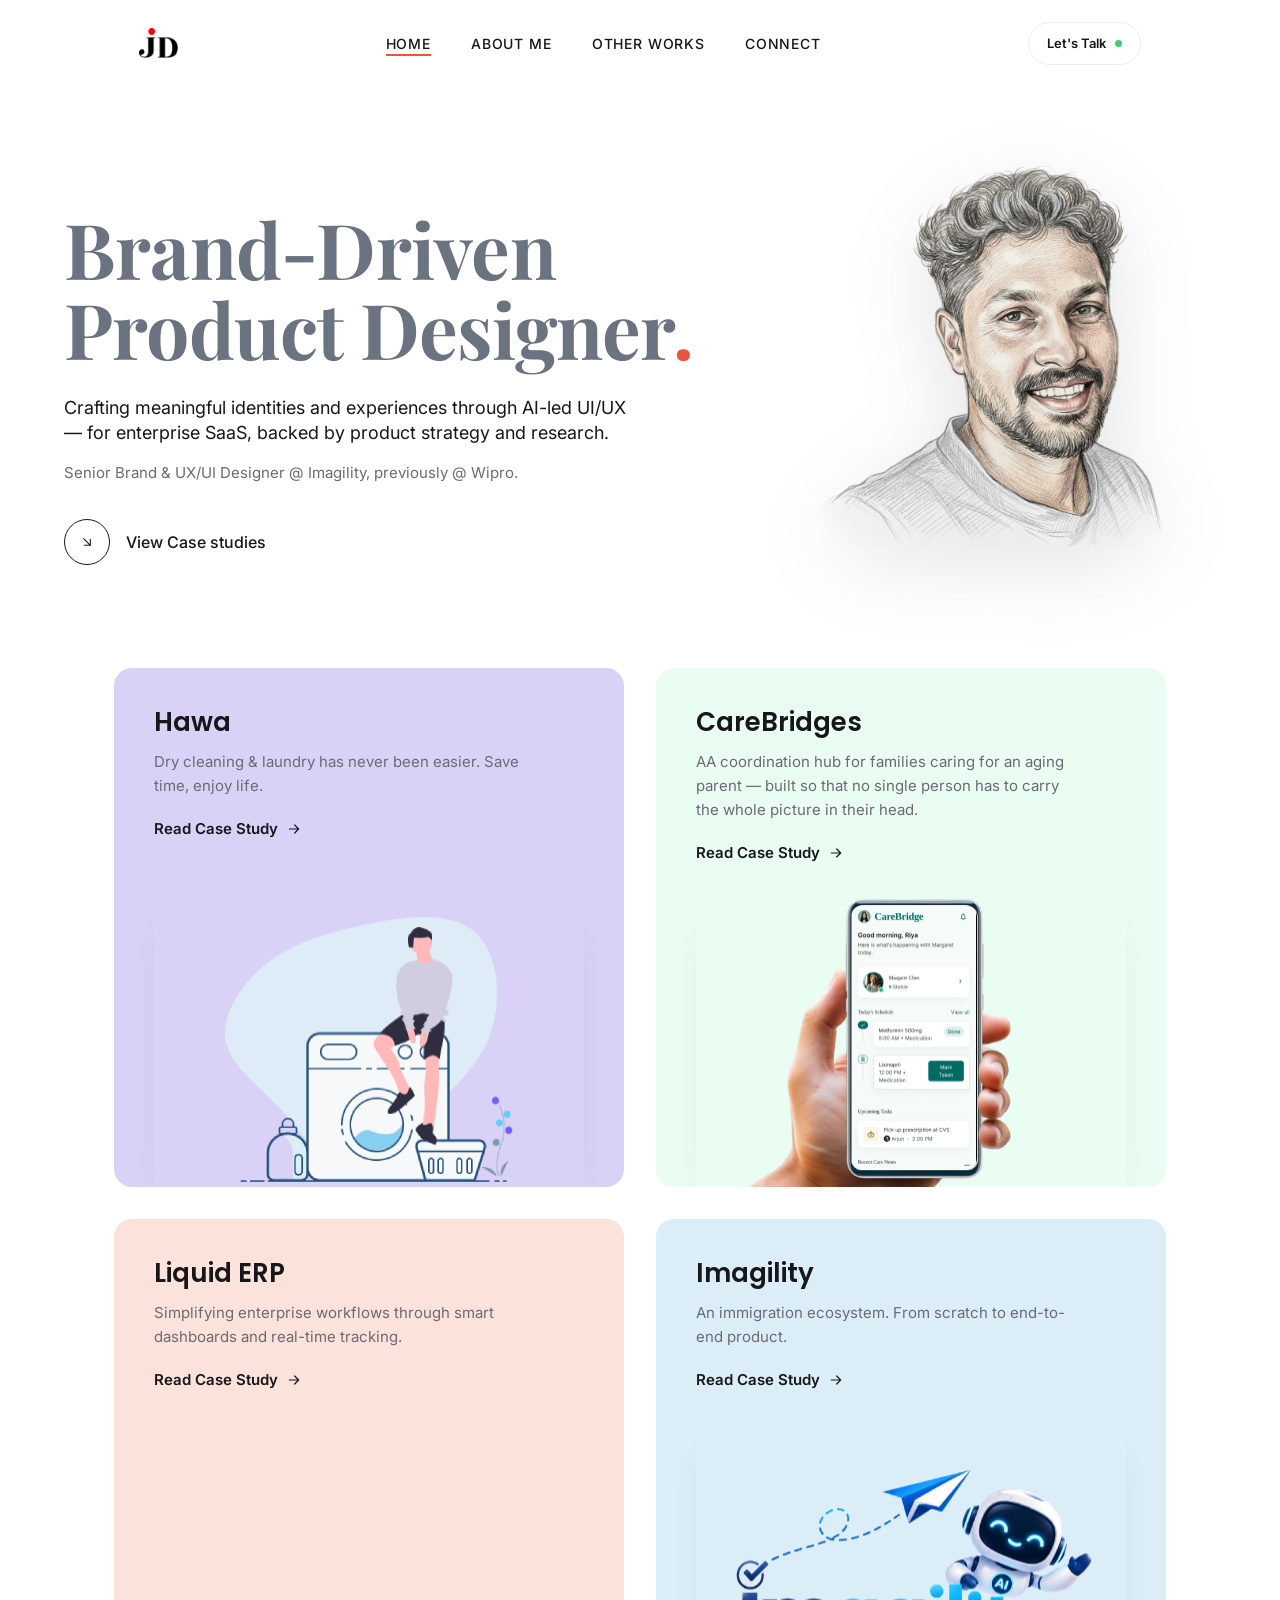
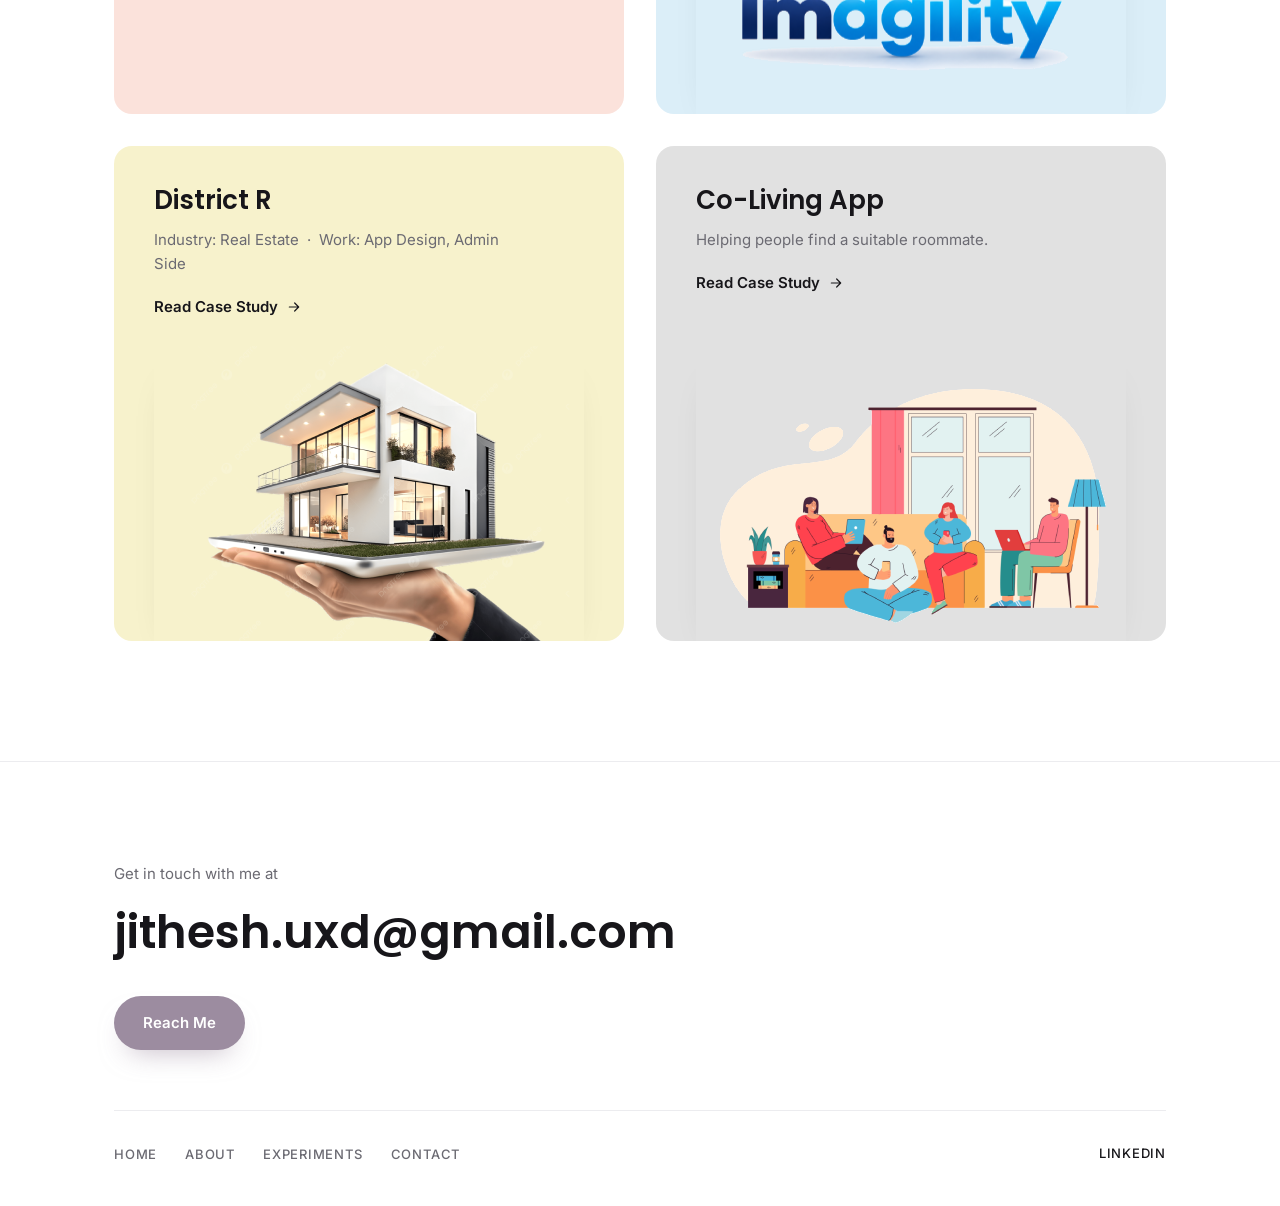
==== index.html @ ae7c5e62 "Add files via upload" ====
<!DOCTYPE html>
<html lang="en">
<head>
<meta charset="UTF-8">
<meta name="viewport" content="width=device-width, initial-scale=1.0">
<title>Jithesh D — Brand-driven Product Designer</title>
<meta name="description" content="Jithesh D is a brand-driven product designer crafting meaningful identities, systems and experiences. Senior Brand &amp; UX/UI Designer at Imagility.">
<link rel="stylesheet" href="css/style.css">
</head>
<body>

<header class="site-header">

  <div class="container">
    
     <div class="header-inner">
    <a href="index.html" class="logo"><img src="images/logo.png" alt="JD — Jithesh D logo"></a>

    <nav aria-label="Primary">
      <ul class="nav-list">
        <li><a href="index.html">Home</a></li>
        <li><a href="about.html">About Me</a></li>
        <li><a href="other-projects.html">Other Works</a></li>
        <li><a href="contact.html">Connect</a></li>
      </ul>
    </nav>

    <div class="header-actions">
      <a href="index.html#contact" class="btn-talk">Let's Talk <span class="status-dot" aria-hidden="true"></span></a>
      <button class="nav-toggle" aria-label="Toggle menu" aria-expanded="false">
        <span></span><span></span><span></span>
      </button>
    </div>
  </div>


  </div>
 
</header>

<main>

  <!-- Hero -->
  <section class="hero">
    <div class="container hero-inner">
      <div class="hero-copy reveal">

        <div class="hero-ledt">
        <h1 class="hero-title">Brand-Driven<br>Product Designer<span class="accent">.</span></h1>
        <p class="hero-lead">Crafting meaningful identities and experiences through AI-led UI/UX — for enterprise SaaS, backed by product strategy and research.</p>
        
        <p class="hero-subtitle">Senior Brand &amp; UX/UI Designer @ Imagility, previously @ Wipro.</p>
        <a href="#work" class="hero-cta">
          <span class="icon-circle" aria-hidden="true">
            <svg width="16" height="16" viewBox="0 0 24 24" fill="none"><path d="M7 7L17 17M17 17H8M17 17V8" stroke="currentColor" stroke-width="1.6" stroke-linecap="round" stroke-linejoin="round"/></svg>
          </span>
          View Case studies
        </a>
      </div>
      </div>

      <div class="hero-portrait reveal">
        <img src="images/hero-bg.png" alt="Sketched portrait illustration of Jithesh D">
      </div>




    </div>
  </section>

  <!-- Work grid -->
  <section class="work" id="work">
    <div class="container project-grid">

            <article class="project-card card-purple reveal">
        <div class="project-card__body">
          <h3>Hawa</h3>
          <p>Dry cleaning &amp; laundry has never been easier. Save time, enjoy life.</p>
          <a href="hawa.html" class="link-arrow">Read Case Study
            <svg width="16" height="16" viewBox="0 0 24 24" fill="none"><path d="M5 12H19M19 12L13 6M19 12L13 18" stroke="currentColor" stroke-width="1.8" stroke-linecap="round" stroke-linejoin="round"/></svg>
          </a>
        </div>
     
         <a href="hawa.html" class="project-card__media" aria-hidden="true">
          <img src="images/hawa_thumb.png" alt="" loading="lazy" onerror="this.closest('.project-card__media').classList.add('is-illustration'); this.remove();">
        </a>
      </article>



            <article class="project-card card-green reveal">
        <div class="project-card__body">
          <h3>CareBridges</h3>
          <p>AA coordination hub for families caring for an aging parent — built so that no single person has to carry the whole picture in their head.</p>
          <a href="carebridge.html" class="link-arrow">Read Case Study
            <svg width="16" height="16" viewBox="0 0 24 24" fill="none"><path d="M5 12H19M19 12L13 6M19 12L13 18" stroke="currentColor" stroke-width="1.8" stroke-linecap="round" stroke-linejoin="round"/></svg>
          </a>
        </div>
        <a href="carebridge.html" class="project-card__media" aria-hidden="true">
          <img src="images/CareBridges_thumb.png" alt="" loading="lazy" onerror="this.closest('.project-card__media').classList.add('is-illustration'); this.remove();">
        </a>
      </article>

          <article class="project-card card-peach reveal">
        <div class="project-card__body">
          <h3>Liquid ERP</h3>
          <p>Simplifying enterprise workflows through smart dashboards and real-time tracking.</p>
          <a href="liquid-erp.html" class="link-arrow">Read Case Study
            <svg width="16" height="16" viewBox="0 0 24 24" fill="none"><path d="M5 12H19M19 12L13 6M19 12L13 18" stroke="currentColor" stroke-width="1.8" stroke-linecap="round" stroke-linejoin="round"/></svg>
          </a>
        </div>
        <a href="liquid-erp.html" class="project-card__media" aria-hidden="true">
          <img src="images/ERP_thumb.png" alt="" loading="lazy" onerror="this.closest('.project-card__media').classList.add('is-illustration'); this.remove();">
        </a>
      </article>


  


      <article class="project-card card-blue  reveal">
        <div class="project-card__body">
          <h3>Imagility</h3>
          <p>An immigration ecosystem. From scratch to end-to-end product.</p>
          <a href="imagility.html" class="link-arrow">Read Case Study
            <svg width="16" height="16" viewBox="0 0 24 24" fill="none"><path d="M5 12H19M19 12L13 6M19 12L13 18" stroke="currentColor" stroke-width="1.8" stroke-linecap="round" stroke-linejoin="round"/></svg>
          </a>
        </div>
        <a href="imagility.html" class="project-card__media" aria-hidden="true">
          <img src="images/Imagility_thumb.png" alt="" loading="lazy" onerror="this.closest('.project-card__media').classList.add('is-illustration'); this.remove();">
        </a>
      </article>

      <article class="project-card card-yellow reveal">
        <div class="project-card__body">
          <h3>District R</h3>
          <p>Industry: Real Estate &nbsp;·&nbsp; Work: App Design, Admin Side</p>
          <a href="district-r.html" class="link-arrow">Read Case Study
            <svg width="16" height="16" viewBox="0 0 24 24" fill="none"><path d="M5 12H19M19 12L13 6M19 12L13 18" stroke="currentColor" stroke-width="1.8" stroke-linecap="round" stroke-linejoin="round"/></svg>
          </a>
        </div>
        <a href="district-r.html" class="project-card__media" aria-hidden="true">
          <img src="images/Disrictr_thumb.png" alt="" loading="lazy" onerror="this.closest('.project-card__media').classList.add('is-illustration'); this.remove();">
        </a>
      </article>

    

      <article class="project-card card-co reveal">
        <div class="project-card__body">
          <h3>Co-Living App</h3>
          <p>Helping people find a suitable roommate.</p>
          <a href="#" class="link-arrow">Read Case Study
            <svg width="16" height="16" viewBox="0 0 24 24" fill="none"><path d="M5 12H19M19 12L13 6M19 12L13 18" stroke="currentColor" stroke-width="1.8" stroke-linecap="round" stroke-linejoin="round"/></svg>
          </a>
        </div>
        <a href="#" class="project-card__media" aria-hidden="true">
          <img src="images/co_living_thumb.png" alt="" loading="lazy" onerror="this.closest('.project-card__media').classList.add('is-illustration'); this.remove();">
        </a>
      </article>



    </div>
  </section>

</main>

<footer class="site-footer" id="contact">
  <div class="container">
    <div class="footer-cta reveal">
      <p class="kicker">Get in touch with me at</p>
      <p class="email">jithesh.uxd@gmail.com</p>
      <a href="mailto:jithesh.uxd@gmail.com" class="btn btn-primary">Reach Me</a>
    </div>

    <div class="footer-bottom">
      <nav aria-label="Footer">
        <ul class="footer-nav">
          <li><a href="index.html">Home</a></li>
          <li><a href="index.html#work">About</a></li>
          <li><a href="index.html#work">Experiments</a></li>
          <li><a href="index.html#contact">Contact</a></li>
        </ul>
      </nav>
      <a href="https://linkedin.com/in/jithesh-product-designer" target="_blank" rel="noopener" class="footer-nav"><span style="text-transform:uppercase;font-size:13px;font-weight:500;letter-spacing:.06em;">LinkedIn</span></a>
    </div>
  </div>
</footer>

<button class="back-to-top" aria-label="Back to top">
  <svg width="18" height="18" viewBox="0 0 24 24" fill="none"><path d="M12 19V5M12 5L5 12M12 5L19 12" stroke="currentColor" stroke-width="2" stroke-linecap="round" stroke-linejoin="round"/></svg>
</button>

<script src="js/script.js"></script>
</body>
</html>
---- css/style.css ----
/* ==========================================================================
   Jithesh D — Portfolio
   Common stylesheet (shared across all pages)
   ========================================================================== */

@import url('https://fonts.googleapis.com/css2?family=Poppins:wght@400;500;600;700&family=Inter:wght@400;500;600;700&family=Playfair+Display:wght@600;700&display=swap');

/* ---------- Tokens ---------- */
:root {
  --color-bg: #ffffff;
  --color-text: #17161a;
  --color-text-soft: #6b6a72;
  --color-text-faint: #9a99a1;
  --color-accent: #e8543e;
  --color-mauve: #9c8ca0;
  --color-mauve-dark: #7f7085;
  --color-border: #ececef;

  --card-blue: #dbeef8;
  --card-lavender: #e7e2f7;
  --card-purple: #d9d2f6;
  --card-peach: #fbe2db;
  --card-salmon: #fbd8d1;
  --card-yellow: #f7f2cc;

  --font-display: 'Poppins', sans-serif;
  --font-body: 'Inter', sans-serif;
  --font-serif: 'Playfair Display', serif;

  --radius-lg: 28px;
  --radius-md: 18px;
  --radius-sm: 10px;
  --radius-pill: 999px;

  --container: 1180px;
  --gutter: clamp(20px, 5vw, 64px);

  --shadow-card: 0 20px 40px -24px rgba(23, 22, 26, 0.18);
}

/* ---------- Reset ---------- */
* , *::before, *::after { box-sizing: border-box; }
html { scroll-behavior: smooth; }

body {
  margin: 0;
  background: var(--color-bg);
  color: var(--color-text);
  font-family: var(--font-body);
  font-size: 16px;
  line-height: 1.6;
  -webkit-font-smoothing: antialiased;
}

img { max-width: 100%; display: block; }
a { color: inherit; text-decoration: none; }
ul { list-style: none; margin: 0; padding: 0; }
h1, h2, h3, h4 { font-family: var(--font-display); margin: 0; line-height: 1.15; }
p { margin: 0; }
button { font: inherit; cursor: pointer; }

:focus-visible {
  outline: 2px solid var(--color-accent);
  outline-offset: 3px;
}

@media (prefers-reduced-motion: reduce) {
  * { animation-duration: 0.01ms !important; animation-iteration-count: 1 !important; transition-duration: 0.01ms !important; scroll-behavior: auto !important; }
}

.container {
  width: 100%;
  max-width: var(--container);
  margin: 0 auto;
  padding: 0 var(--gutter);
}

.site-header .container,
.hero .container {
  max-width: 100%;
/*  padding: 0 75px;*/
}

@media (min-width: 1441px) {
  .site-header .container,
.hero .container {
    max-width: 1440px;
    margin-left: auto;
    margin-right: auto;
  }
}

.reveal {
  opacity: 0;
  transform: translateY(24px);
  transition: opacity 0.6s ease, transform 0.6s ease;
}
.reveal.is-visible {
  opacity: 1;
  transform: translateY(0);
}

/* ---------- Header ---------- */
.site-header {
  position: sticky;
  top: 0;
  z-index: 100;
  background: rgba(255, 255, 255, 0.85);
  backdrop-filter: blur(10px);
  border-bottom: 1px solid transparent;
  transition: border-color 0.3s ease, box-shadow 0.3s ease;
  padding: 0 75px;
}
.site-header.is-scrolled {
  border-color: var(--color-border);
  box-shadow: 0 8px 24px -20px rgba(0,0,0,0.35);
}

.header-inner {
  display: grid;
  grid-template-columns: auto 1fr auto;
  align-items: center;
  gap: 24px;
  padding: 22px 0;
}
.header-inner nav { justify-self: center; }

.logo {
  font-family: var(--font-display);
  font-weight: 700;
  font-size: 22px;
  letter-spacing: 0.02em;
  display: inline-flex;
  align-items: center;
}
.logo .dot { color: var(--color-accent); }
.logo img { height: 30px; width: auto; display: block; }

.header-actions {
  display: flex;
  align-items: center;
  gap: clamp(20px, 3vw, 32px);
  justify-self: end;
}

.btn-talk {
  display: inline-flex;
  align-items: center;
  gap: 9px;
  padding: 10px 18px;
  border-radius: var(--radius-pill);
  border: 1px solid var(--color-border);
  font-size: 13px;
  font-weight: 600;
  color: var(--color-text);
  transition: border-color 0.2s ease, box-shadow 0.2s ease;
}
.btn-talk:hover { border-color: var(--color-text); box-shadow: 0 8px 18px -14px rgba(0,0,0,0.4); }
.status-dot {
  width: 7px;
  height: 7px;
  border-radius: 50%;
  background: #3ecf6e;
  display: inline-block;
}

.nav-list {
  display: flex;
  gap: 40px;
}
.nav-list a {
  font-size: 14px;
  font-weight: 500;
  letter-spacing: 0.06em;
  text-transform: uppercase;
  color: var(--color-text);
  position: relative;
  padding-bottom: 4px;
}
.nav-list a::after {
  content: '';
  position: absolute;
  left: 0; right: 100%;
  bottom: 0;
  height: 2px;
  background: var(--color-accent);
  transition: right 0.25s ease;
}
.nav-list a:hover::after,
.nav-list a.is-active::after {
  right: 0;
}

.nav-toggle {
  display: none;
  width: 40px;
  height: 40px;
  border: none;
  background: none;
  position: relative;
  z-index: 210;
}
.nav-toggle span {
  position: absolute;
  left: 8px;
  right: 8px;
  height: 2px;
  background: var(--color-text);
  transition: transform 0.25s ease, opacity 0.25s ease, top 0.25s ease;
}
.nav-toggle span:nth-child(1) { top: 14px; }
.nav-toggle span:nth-child(2) { top: 20px; }
.nav-toggle span:nth-child(3) { top: 26px; }
.nav-toggle.is-open span:nth-child(1) { top: 20px; transform: rotate(45deg); }
.nav-toggle.is-open span:nth-child(2) { opacity: 0; }
.nav-toggle.is-open span:nth-child(3) { top: 20px; transform: rotate(-45deg); }

/* ---------- Buttons ---------- */
.btn {
  display: inline-flex;
  align-items: center;
  gap: 10px;
  padding: 14px 28px;
  border-radius: var(--radius-pill);
  font-weight: 600;
  font-size: 15px;
  border: 1px solid transparent;
  transition: transform 0.2s ease, background 0.2s ease, box-shadow 0.2s ease;
}
.btn:hover { transform: translateY(-2px); }

.btn-primary {
  background: var(--color-mauve);
  color: #fff;
  box-shadow: 0 14px 28px -14px rgba(156, 140, 160, 0.65);
}
.btn-primary:hover { background: var(--color-mauve-dark); }

.btn-ghost {
  border-color: var(--color-text);
  color: var(--color-text);
}
.btn-ghost:hover { background: var(--color-text); color: #fff; }

.link-arrow {
  display: inline-flex;
  align-items: center;
  gap: 8px;
  font-weight: 600;
  font-size: 15px;
  color: var(--color-text);
}
.link-arrow svg { transition: transform 0.2s ease; }
.link-arrow:hover svg { transform: translateX(4px); }

.icon-circle {
  width: 46px;
  height: 46px;
  border-radius: 50%;
  border: 1px solid var(--color-text);
  display: inline-flex;
  align-items: center;
  justify-content: center;
  flex-shrink: 0;
}

/* ---------- Hero ---------- */
.hero {
  padding: clamp(30px, 6vw, 60px) 0 clamp(50px, 8vw, 900px);
}
.hero-inner {
  display: grid;
/*  grid-template-columns: 1.25fr 1fr;*/
  grid-template-columns: 1.70fr 1fr;
  gap: clamp(24px, 5vw, 60px);
  align-items: center;
}
.hero-ledt{

  margin-top: 60px;
}
.hero-title {
  font-family: var(--font-serif);
  font-size: clamp(38px, 6vw, 96px);
  font-weight: 700;
  line-height: 1.05;
  letter-spacing: -0.01em;
  color: #6B7280;
}
.hero-title .accent { color: var(--color-accent); }
.hero-lead {
  margin-top: 26px;
  color: var(--color-text);
  font-weight: 400;
  font-size: clamp(18px, 2.2vw, 16px);
  line-height: 1.4;
  max-width: 52ch;
}

.hero-lead-sub {
  margin-top: 26px;
  color: var(--color-text);
  font-weight: 400;
  font-size: clamp(18px, 2.2vw, 14px);
  line-height: 1.4;
  max-width: 52ch;
}

.hero-subtitle {
  margin-top: 16px;
  color: var(--color-text-soft);
  font-size: 15px;
  max-width: 52ch;
}
.hero-cta {
  margin-top: 34px;
  display: inline-flex;
  align-items: center;
  gap: 16px;
  font-weight: 500;
}
.hero-portrait {
  display: flex;
  justify-content: center;
}
.hero-portrait img {
  width: 100%;
  max-width: 420px;
  height: auto;
  object-fit: contain;
  filter: drop-shadow(0 24px 40px rgba(23, 22, 26, 0.12));
}

/*marque */





/* ---------- Project Grid ---------- */
.work {
  padding-bottom: clamp(60px, 10vw, 120px);
}
.project-grid {
  display: grid;
  grid-template-columns: repeat(2, 1fr);
  gap: clamp(20px, 3vw, 32px);
}
.project-card {
  border-radius: var(--radius-md);
  padding: clamp(28px, 3.4vw, 40px) clamp(28px, 3.4vw, 40px) 0;
  display: flex;
  flex-direction: column;
  overflow: hidden;
}
.project-card__body { padding-bottom: 26px; }
.project-card__eyebrow {
  font-size: 12px;
  font-weight: 600;
  letter-spacing: 0.08em;
  text-transform: uppercase;
  color: var(--color-text-soft);
  margin-bottom: 10px;
  display: block;
}
.project-card h3 {
  font-size: 26px;
  font-weight: 600;
  margin-bottom: 12px;
}
.project-card p {
  color: var(--color-text-soft);
  font-size: 15px;
  max-width: 42ch;
  margin-bottom: 18px;
}
.project-card__media {
  border-radius: var(--radius-md) var(--radius-md) 0 0;
  overflow: hidden;
  margin-top: auto;
/*  background: #fff;*/
  box-shadow: var(--shadow-card);
  aspect-ratio: 16 / 11;


}
.project-card__media img { /*width: 100%;*/ height: 100%; object-fit: cover; object-position: top; object-position: center;}
.project-card__media.is-illustration { display: flex; align-items: center; justify-content: center; box-shadow: none; background: none; }
.project-card__media.is-illustration svg { width: 78%; height: 78%; }

.card-blue { background: var(--card-blue); }
.card-lavender { background: var(--card-lavender); }
.card-purple { background: var(--card-purple); }
.card-peach { background: var(--card-peach); }
.card-salmon { background: var(--card-salmon); }
.card-yellow { background: var(--card-yellow); }
.card-co { background: #e1e1e1; }

.card-green { background: #E9FDF3; }

.project-card--wide { grid-column: 1 / -1; }

/* ---------- Contact / Footer ---------- */
.site-footer {
  padding: clamp(50px, 9vw, 100px) 0 40px;
  border-top: 1px solid var(--color-border);
}
.footer-cta {
  text-align: left;
  margin-bottom: 60px;
}
.footer-cta .kicker {
  color: var(--color-text-soft);
  font-size: 15px;
  margin-bottom: 10px;
}
.footer-cta .email {
  font-family: var(--font-display);
  font-size: clamp(28px, 5vw, 46px);
  font-weight: 600;
  margin-bottom: 26px;
  word-break: break-word;
}
.footer-bottom {
  display: flex;
  align-items: center;
  justify-content: space-between;
  flex-wrap: wrap;
  gap: 16px;
  padding-top: 30px;
  border-top: 1px solid var(--color-border);
}
.footer-nav {
  display: flex;
  gap: 28px;
  flex-wrap: wrap;
}
.footer-nav a {
  font-size: 13px;
  font-weight: 500;
  letter-spacing: 0.06em;
  text-transform: uppercase;
  color: var(--color-text-soft);
}
.footer-nav a:hover { color: var(--color-text); }

/* ---------- Back to top ---------- */
.back-to-top {
  position: fixed;
  right: 24px;
  bottom: 24px;
  width: 46px;
  height: 46px;
  border-radius: 50%;
  background: var(--color-text);
  color: #fff;
  display: flex;
  align-items: center;
  justify-content: center;
  border: none;
  opacity: 0;
  pointer-events: none;
  transform: translateY(10px);
  transition: opacity 0.25s ease, transform 0.25s ease;
  z-index: 90;
}
.back-to-top.is-visible { opacity: 1; pointer-events: auto; transform: translateY(0); }

/* ---------- Case study shared blocks ---------- */
.case-hero {
  padding: clamp(36px, 7vw, 70px) 0 0;
}
.case-hero__meta {
  display: flex;
  justify-content: space-between;
  align-items: flex-start;
  gap: 20px;
  flex-wrap: wrap;
}
.case-hero__tag {
  font-size: 13px;
  color: var(--color-text-soft);
  text-align: right;
  max-width: 220px;
}
.case-title {
  margin-top: 26px;
  font-size: clamp(28px, 5vw, 44px);
  font-weight: 600;
  max-width: 16ch;
}
.case-subtitle {
  margin-top: 4px;
  font-size: clamp(18px, 2.6vw, 24px);
  font-weight: 500;
  color: var(--color-text-soft);
  max-width: 24ch;
}
.case-intro {
  margin-top: 26px;
  display: grid;
  grid-template-columns: 1.4fr 1fr;
  gap: 40px;
  padding-bottom: 40px;
  border-bottom: 1px solid var(--color-border);
}
.case-intro p { color: var(--color-text-soft); font-size: 16px; }
.case-facts dt {
  font-size: 12px;
  text-transform: uppercase;
  letter-spacing: 0.06em;
  color: var(--color-text-faint);
  margin-top: 18px;
}
.case-facts dt:first-child { margin-top: 0; }
.case-facts dd {
  margin: 6px 0 0;
  font-size: 15px;
  font-weight: 500;
}

.case-hero__image {
  margin-top: 40px;
  border-radius: var(--radius-lg);
  overflow: hidden;
  box-shadow: var(--shadow-card);
}

.section {
  padding: clamp(50px, 9vw, 100px) 0;
}
.section + .section { border-top: 1px solid var(--color-border); }
.section-head {
  max-width: 640px;
  margin-bottom: clamp(32px, 5vw, 56px);
}
.eyebrow {
  display: inline-block;
  font-size: 12px;
  font-weight: 700;
  letter-spacing: 0.1em;
  text-transform: uppercase;
  color: var(--color-accent);
  margin-bottom: 12px;
}
.section-title {
  font-size: clamp(24px, 3.4vw, 34px);
  font-weight: 600;
}
.section-title span { color: var(--color-accent); }
.section-desc {
  margin-top: 14px;
  color: var(--color-text-soft);
  font-size: 16px;
}

.pill-row {
  display: flex;
  gap: 14px;
  flex-wrap: wrap;
  margin-bottom: 32px;
}
.pill {
  display: inline-flex;
  align-items: center;
  gap: 8px;
  padding: 8px 16px;
  border-radius: var(--radius-pill);
  background: #f5f4f7;
  font-size: 13px;
  font-weight: 600;
}

.stat-grid {
  display: grid;
  grid-template-columns: repeat(3, 1fr);
  gap: 20px;
}
.stat-card {
  border-radius: var(--radius-md);
  padding: 26px;
  background: #f7f6f9;
}
.stat-card .value {
  font-family: var(--font-display);
  font-size: clamp(26px, 3.4vw, 34px);
  font-weight: 700;
}
.stat-card .label {
  margin-top: 8px;
  font-size: 13px;
  color: var(--color-text-soft);
}

.check-list li, .cross-list li {
  display: flex;
  align-items: flex-start;
  gap: 12px;
  font-size: 15px;
  padding: 10px 0;
  border-bottom: 1px solid var(--color-border);
}
.check-list li:last-child, .cross-list li:last-child { border-bottom: none; }
.check-list li::before {
  content: '\2713';
  flex-shrink: 0;
  width: 24px; height: 24px;
  border-radius: 50%;
  background: #dff5e6;
  color: #1f8a4c;
  font-size: 12px;
  display: flex; align-items: center; justify-content: center;
  margin-top: 1px;
}
.cross-list li::before {
  content: '\2715';
  flex-shrink: 0;
  width: 24px; height: 24px;
  border-radius: 50%;
  background: #fbe3e0;
  color: var(--color-accent);
  font-size: 11px;
  display: flex; align-items: center; justify-content: center;
  margin-top: 1px;
}

.persona-grid {
  display: grid;
  grid-template-columns: repeat(3, 1fr);
  gap: 22px;
}
.persona-card {
  border-radius: var(--radius-md);
  padding: 26px;
  background: #f7f6f9;
}
.persona-card h4 { font-size: 18px; margin-bottom: 14px; }
.persona-card h5 {
  font-size: 12px;
  text-transform: uppercase;
  letter-spacing: 0.05em;
  color: var(--color-text-faint);
  margin: 14px 0 6px;
  font-family: var(--font-body);
  font-weight: 700;
}
.persona-card p { font-size: 14px; color: var(--color-text-soft); }

.media-frame {
  /*border-radius: var(--radius-md);*/
  overflow: hidden;
  box-shadow: var(--shadow-card);
  margin-top: 10px;
}

.two-col {
  display: grid;
  grid-template-columns: 1fr 1fr;
  gap: 40px;
}

.ia-grid {
  display: grid;
  grid-template-columns: repeat(3, 1fr);
  gap: 22px;
}
.ia-card {
  border-radius: var(--radius-md);
  background: #f7f6f9;
  padding: 22px;
}
.ia-card h4 { font-size: 16px; margin-bottom: 14px; }
.ia-card ul { display: flex; flex-direction: column; gap: 8px; }
.ia-card li {
  font-size: 13px;
  background: #fff;
  border-radius: var(--radius-sm);
  padding: 8px 12px;
  color: var(--color-text-soft);
}

.gallery-grid {
  display: grid;
  grid-template-columns: repeat(3, 1fr);
  gap: 20px;
}

table.roi-table {
  width: 100%;
  border-collapse: collapse;
  font-size: 15px;
}
table.roi-table th, table.roi-table td {
  text-align: left;
  padding: 16px 14px;
  border-bottom: 1px solid var(--color-border);
}
table.roi-table th {
  font-size: 12px;
  text-transform: uppercase;
  letter-spacing: 0.05em;
  color: var(--color-text-faint);
  font-weight: 700;
}
table.roi-table td.result { color: #1f8a4c; font-weight: 700; }
.table-wrap { overflow-x: auto; }

.credits-grid {
  display: grid;
  grid-template-columns: repeat(3, 1fr);
  gap: 24px;
}
.credits-grid dt {
  font-size: 12px;
  text-transform: uppercase;
  color: var(--color-text-faint);
  margin-bottom: 6px;
}
.credits-grid dd { margin: 0; font-weight: 500; }

.thanks-block {
  text-align: center;
  padding: clamp(50px, 9vw, 90px) 0;
}
.thanks-block h2 { font-size: clamp(26px, 4vw, 38px); margin-bottom: 10px; }
.thanks-block p { color: var(--color-text-soft); }

/* ---------- About page ---------- */
.about-hero {
  padding: clamp(40px, 8vw, 90px) 0 clamp(30px, 6vw, 60px);
}
.about-hero__inner {
  display: grid;
  grid-template-columns: 1fr 1.4fr;
  gap: clamp(24px, 5vw, 60px);
  align-items: center;
}
.about-portrait {
  border-radius: var(--radius-lg);
  overflow: hidden;
  background: linear-gradient(160deg, #f4eee9, #ece3f2);
  max-width: 320px;
}
.about-eyebrow { color: var(--color-text-soft); font-size: 15px; margin-bottom: 10px; }
.about-name {
  font-size: clamp(30px, 4.6vw, 48px);
  font-weight: 600;
}
.about-role { color: var(--color-accent); font-weight: 600; font-size: 18px; margin-top: 6px; }
.about-summary { margin-top: 20px; color: var(--color-text-soft); font-size: 16px; max-width: 60ch; }

.contact-pills {
  display: flex;
  flex-wrap: wrap;
  gap: 12px;
  margin-top: 24px;
}
.contact-pills a, .contact-pills span {
  display: inline-flex;
  align-items: center;
  gap: 8px;
  padding: 9px 16px;
  border-radius: var(--radius-pill);
  background: #f5f4f7;
  font-size: 13px;
  font-weight: 600;
}
.contact-pills a:hover { background: var(--color-text); color: #fff; }

.skills-grid {
  display: grid;
  grid-template-columns: repeat(4, 1fr);
  gap: clamp(18px, 3vw, 26px);
}
.skill-card {
  border-radius: var(--radius-lg);
  padding: 28px 24px;
  display: flex;
  flex-direction: column;
  gap: 16px;
  transition: transform 0.25s ease, box-shadow 0.25s ease;
}
.skill-card:hover {
  transform: translateY(-6px);
  box-shadow: var(--shadow-card);
}
.skill-card .skill-icon {
  width: 46px;
  height: 46px;
  border-radius: 50%;
  background: rgba(255, 255, 255, 0.65);
  display: flex;
  align-items: center;
  justify-content: center;
  font-size: 21px;
}
.skill-card h4 { font-size: 17px; font-weight: 600; }
.skill-card ul { display: flex; flex-wrap: wrap; gap: 8px; margin-top: auto; }
.skill-card li {
  font-size: 12px;
  font-weight: 600;
  background: rgba(255, 255, 255, 0.7);
  border-radius: var(--radius-pill);
  padding: 6px 12px;
  color: var(--color-text);
}

.experience-card {
  border-radius: var(--radius-lg);
  background: #f7f6f9;
  padding: clamp(24px, 3.4vw, 36px);
  margin-bottom: 22px;
}
.experience-card:last-child { margin-bottom: 0; }
.exp-header {
  display: flex;
  justify-content: space-between;
  align-items: flex-start;
  flex-wrap: wrap;
  gap: 10px;
  margin-bottom: 4px;
}
.exp-header h3 { font-size: 21px; font-weight: 600; }
.exp-meta { font-size: 13px; color: var(--color-text-faint); white-space: nowrap; }
.exp-role { font-size: 14px; font-weight: 700; color: var(--color-accent); margin-bottom: 16px; }

.education-grid {
  display: grid;
  grid-template-columns: repeat(2, 1fr);
  gap: 20px;
}
.education-card {
  border-radius: var(--radius-md);
  background: #f7f6f9;
  padding: 24px;
}
.education-card h4 { font-size: 17px; margin-bottom: 6px; }
.education-card p { font-size: 14px; color: var(--color-text-soft); }
.education-card .exp-meta { display: block; margin-top: 8px; }

/* ---------- Liquid ERP case study ---------- */
:root {
  --color-navy: #14123a;
}

.erp-hero {
  position: relative;
  min-height: clamp(360px, 55vw, 520px);
  display: flex;
  align-items: flex-end;
  background-color: var(--color-navy);
  background-size: cover;
  background-position: center;
  color: #fff;
}
.erp-hero::before {
  content: '';
  position: absolute;
  inset: 0;
  background: linear-gradient(180deg, rgba(10, 9, 30, 0.15) 0%, rgba(10, 9, 30, 0.65) 100%);
}
.erp-hero__inner {
  position: relative;
  z-index: 1;
  width: 100%;
  padding: 0 var(--gutter) 40px;
  max-width: var(--container);
  margin: 0 auto;
}
.erp-hero h1 {
  font-size: clamp(32px, 5.4vw, 54px);
  font-weight: 700;
}
.erp-hero__tagline {
  margin-top: 10px;
  color: rgba(255, 255, 255, 0.85);
  max-width: 40ch;
  font-size: 15px;
}
.erp-hero__meta {
  display: flex;
  justify-content: space-between;
  align-items: center;
  gap: 16px;
  flex-wrap: wrap;
  margin-top: 56px;
  padding-top: 20px;
  border-top: 1px solid rgba(255, 255, 255, 0.25);
  font-size: 12px;
  font-weight: 600;
  letter-spacing: 0.06em;
  text-transform: uppercase;
  color: rgba(255, 255, 255, 0.85);
}

.erp-intro {
  background: var(--color-navy);
  color: #fff;
  padding: clamp(50px, 9vw, 90px) 0;
}
.erp-intro__grid {
  display: grid;
  grid-template-columns: 1fr 1.1fr;
  gap: clamp(24px, 5vw, 60px);
  align-items: start;
}
.erp-intro h2 { font-size: clamp(24px, 3.4vw, 32px); font-weight: 600; margin-bottom: 22px; }
.erp-intro blockquote {
  margin: 0;
  font-size: 18px;
  font-weight: 500;
  font-style: italic;
  line-height: 1.5;
  border-left: 3px solid var(--color-accent);
  padding-left: 20px;
  color: rgba(255, 255, 255, 0.92);
}
.erp-intro__desc { color: rgba(255, 255, 255, 0.72); font-size: 15px; }
.erp-intro__desc strong { color: #fff; }

.info-card {
  background: #f7f6f9;
  border-radius: var(--radius-md);
  padding: 28px;
}
.info-card h4 { font-size: 17px; margin-bottom: 12px; }
.info-card p { color: var(--color-text-soft); font-size: 14px; }

.process-image {
  border-radius: var(--radius-lg);
  overflow: hidden;
  box-shadow: var(--shadow-card);
}

.compare-table th img { height: 24px; }
.compare-table th, .compare-table td { text-align: center; }
.compare-table th:first-child, .compare-table td:first-child { text-align: left; }
.cell-mark {
  display: inline-flex;
  align-items: center;
  justify-content: center;
  width: 26px;
  height: 26px;
  border-radius: 50%;
  font-size: 11px;
}
.cell-yes { background: #dff5e6; color: #1f8a4c; }
.cell-no { background: #fbe3e0; color: var(--color-accent); }

.empathy-grid {
  display: grid;
  grid-template-columns: 1fr 1fr;
  gap: 22px;
}
.empathy-card {
  background: #f7f6f9;
  border-radius: var(--radius-lg);
  padding: 28px;
}
.empathy-pill {
  display: inline-block;
  background: #2f6fed;
  color: #fff;
  padding: 8px 20px;
  border-radius: var(--radius-pill);
  font-size: 12px;
  font-weight: 700;
  letter-spacing: 0.03em;
  margin-bottom: 18px;
}
.empathy-card ul { display: flex; flex-direction: column; gap: 10px; }
.empathy-card li { font-size: 14px; color: var(--color-text-soft); line-height: 1.5; }

.full-bleed {
  width: 100vw;
  position: relative;
  left: 50%;
  right: 50%;
  margin-left: -50vw;
  margin-right: -50vw;
}
.ui-gallery { display: flex; flex-direction: column; gap: 4px; }
.ui-gallery img { width: 100%; display: block; object-fit: cover; }

/* ---------- Hawa case study ---------- */
.hawa-hero {
  position: relative;
  min-height: clamp(380px, 58vw, 560px);
  display: flex;
  flex-direction: column;
  justify-content: space-between;
  background-color: #0c0c10;
  background-size: cover;
  background-position: center;
  color: #fff;
  padding: 32px 0 0;
}
.hawa-hero::before {
  content: '';
  position: absolute;
  inset: 0;
  background: linear-gradient(180deg, rgba(6, 6, 10, 0.35) 0%, rgba(6, 6, 10, 0.75) 100%);
}
.hawa-hero__inner {
  position: relative;
  z-index: 1;
  width: 100%;
  max-width: var(--container);
  margin: 0 auto;
  padding: 0 var(--gutter);
  display: flex;
  flex-direction: column;
  min-height: clamp(380px, 58vw, 560px);
}
.hawa-hero .logo { color: #fff; }
.hawa-hero__copy { margin-top: 30px; max-width: 420px; }
.hawa-hero h1 {
  font-size: clamp(26px, 4.4vw, 40px);
  font-weight: 700;
  line-height: 1.2;
}
.hawa-hero__copy p {
  margin-top: 10px;
  color: rgba(255, 255, 255, 0.8);
  font-size: 15px;
}
.hawa-hero__meta {
  margin-top: auto;
  padding: 22px 0 30px;
  display: flex;
  gap: clamp(30px, 6vw, 80px);
  flex-wrap: wrap;
  border-top: 1px solid rgba(255, 255, 255, 0.2);
  font-size: 13px;
}
.hawa-hero__meta .meta-label {
  font-size: 11px;
  text-transform: uppercase;
  letter-spacing: 0.08em;
  color: rgba(255, 255, 255, 0.55);
  margin-bottom: 8px;
  display: block;
}
.hawa-hero__meta ul { display: flex; flex-direction: column; gap: 4px; }
.hawa-hero__meta li { color: rgba(255, 255, 255, 0.85); }
.hawa-hero__meta-cols { display: flex; gap: 40px; }

.section-title--center { text-align: center; }
.section-head--center { max-width: 520px; margin-left: auto; margin-right: auto; text-align: center; }

.brainstorm-grid {
  display: grid;
  grid-template-columns: 1fr 1fr;
  gap: 32px 48px;
}
.brainstorm-item { display: flex; gap: 18px; }
.brainstorm-item .num {
  font-family: var(--font-display);
  font-size: 26px;
  font-weight: 700;
  color: var(--color-accent);
  flex-shrink: 0;
}
.brainstorm-item h4 { font-size: 16px; font-weight: 600; margin-bottom: 8px; }
.brainstorm-item p { font-size: 14px; color: var(--color-text-soft); }

.icon-row {
  display: grid;
  grid-template-columns: repeat(3, 1fr);
  gap: 30px;
  text-align: center;
}
.icon-row img { width: 56px; height: 56px; margin: 0 auto 18px; object-fit: contain; }
.icon-row p { font-size: 14px; color: var(--color-text-soft); max-width: 22ch; margin: 0 auto; }

.step-grid {
  display: grid;
  grid-template-columns: repeat(4, 1fr);
  gap: 30px 20px;
}
.step-item { text-align: center; }
.step-num {
  width: 54px;
  height: 54px;
  margin: 0 auto 14px;
  border-radius: 14px;
  background: #f5f4f7;
  display: flex;
  align-items: center;
  justify-content: center;
  font-family: var(--font-display);
  font-weight: 700;
  font-size: 16px;
  color: var(--color-accent);
}
.step-item p { font-size: 13px; color: var(--color-text-soft); max-width: 16ch; margin: 0 auto; }

.two-col-gallery {
  display: grid;
  grid-template-columns: 1fr 1fr;
  gap: 24px;
}
.two-col-gallery .media-frame img { width: 100%; }

.visual-grid {
  display: grid;
  grid-template-columns: repeat(4, 1fr);
  gap: 24px;
}
.visual-grid figure { margin: 0; }
.visual-grid img {
  width: 100%;
  border-radius: var(--radius-md);
  box-shadow: var(--shadow-card);
}
.visual-grid figcaption {
  margin-top: 14px;
  text-align: center;
  font-size: 13px;
  font-weight: 600;
  color: var(--color-text-soft);
}
.visual-grid figure:last-child {
  grid-column: 2 / span 2;
}

/* ---------- Other Projects gallery ---------- */
.gallery-section { padding: clamp(40px, 7vw, 70px) 0; }
.gallery-section + .gallery-section { /*border-top: 1px solid var(--color-border); */}
.gallery-heading {
  font-size: clamp(20px, 2.6vw, 26px);
  font-weight: 600;
  padding-bottom: 14px;
  margin-bottom: clamp(24px, 4vw, 36px);
  border-bottom: 3px solid var(--color-accent);
  display: inline-block;
}

.work-grid-3 {
  display: grid;
  grid-template-columns: repeat(3, 1fr);
  gap: clamp(14px, 2vw, 20px);
}
.work-grid-2 {
  display: grid;
  grid-template-columns: repeat(2, 1fr);
  gap: clamp(14px, 2vw, 20px);
  margin-top: clamp(14px, 2vw, 20px);
}
.work-grid-3 .media-frame,
.work-grid-2 .media-frame {
  margin-top: 0;
  /*aspect-ratio: 4 / 3;*/
}
.work-grid-3 .media-frame img,
.work-grid-2 .media-frame img { width: 100%; height: 100%; object-fit: cover; }

.work-stack {
  display: flex;
  flex-direction: column;
  gap: clamp(18px, 2.6vw, 26px);
}
.work-stack .media-frame img { width: 100%; }

/* ---------- CareBridge case study ---------- */
.cb-hero {
  background: linear-gradient(180deg, #eaf4f1 0%, #ffffff 100%);
}

.phone-card {
  background: #fff;
  border-radius: var(--radius-md);
  padding: 14px 14px 16px;
  box-shadow: var(--shadow-card);
}
.phone-card img { width: 100%; display: block; border-radius: 10px; }
.phone-card figcaption {
  margin-top: 10px;
  text-align: center;
  font-size: 12px;
  font-weight: 600;
  color: var(--color-text-soft);
}

.phone-grid {
  display: grid;
  grid-template-columns: repeat(4, 1fr);
  gap: 22px;
}
.phone-grid--3 { grid-template-columns: repeat(3, 1fr); }

/* ---------- Responsive ---------- */
@media (max-width: 900px) {
  .hero-inner { grid-template-columns: 1fr; }
  .hero-portrait { order: -1; margin: 0 auto; }
  .hero-portrait img { max-width: 260px; }
  .case-intro { grid-template-columns: 1fr; }
  .stat-grid, .persona-grid, .ia-grid, .gallery-grid, .credits-grid { grid-template-columns: 1fr 1fr; }
  .two-col { grid-template-columns: 1fr; }
  .about-hero__inner { grid-template-columns: 1fr; }
  .about-portrait { order: -1; margin: 0 auto; }
  .skills-grid { grid-template-columns: 1fr 1fr; }
  .erp-intro__grid { grid-template-columns: 1fr; }
  .empathy-grid { grid-template-columns: 1fr; }
  .step-grid { grid-template-columns: repeat(2, 1fr); }
  .visual-grid { grid-template-columns: repeat(2, 1fr); }
  .visual-grid figure:last-child { grid-column: auto; }
  .work-grid-3 { grid-template-columns: repeat(2, 1fr); }
  .phone-grid, .phone-grid--3 { grid-template-columns: repeat(2, 1fr); }
}

@media (max-width: 760px) {
  .header-inner { display: flex; justify-content: space-between; }
  .nav-list {
    position: fixed;
    inset: 0 0 0 30%;
    background: #fff;
    flex-direction: column;
    justify-content: center;
    align-items: flex-start;
    gap: 28px;
    padding: 0 32px;
    transform: translateX(100%);
    transition: transform 0.35s ease;
    z-index: 200;
  }
  .nav-list.is-open { transform: translateX(0); }
  .nav-list a { font-size: 18px; }
  .nav-toggle { display: block; }
  .btn-talk { display: none; }
  .project-grid { grid-template-columns: 1fr; }
  .case-hero__meta { flex-direction: column; }
  .case-hero__tag { text-align: left; }
}

@media (max-width: 560px) {
  .stat-grid, .persona-grid, .ia-grid, .gallery-grid, .credits-grid { grid-template-columns: 1fr; }
  .skills-grid, .education-grid { grid-template-columns: 1fr; }
  .exp-header { flex-direction: column; }
  .footer-bottom { flex-direction: column; align-items: flex-start; }
  .erp-hero__meta { flex-direction: column; align-items: flex-start; gap: 6px; }
  .compare-table { font-size: 13px; }
  .brainstorm-grid { grid-template-columns: 1fr; }
  .icon-row { grid-template-columns: 1fr; gap: 26px; }
  .step-grid { grid-template-columns: repeat(2, 1fr); }
  .two-col-gallery { grid-template-columns: 1fr; }
  .visual-grid { grid-template-columns: 1fr; }
  .hawa-hero__meta { flex-direction: column; gap: 20px; }
  .hawa-hero__meta-cols { gap: 24px; }
  .work-grid-3, .work-grid-2 { grid-template-columns: 1fr; }
  .phone-grid, .phone-grid--3 { grid-template-columns: 1fr 1fr; }
}
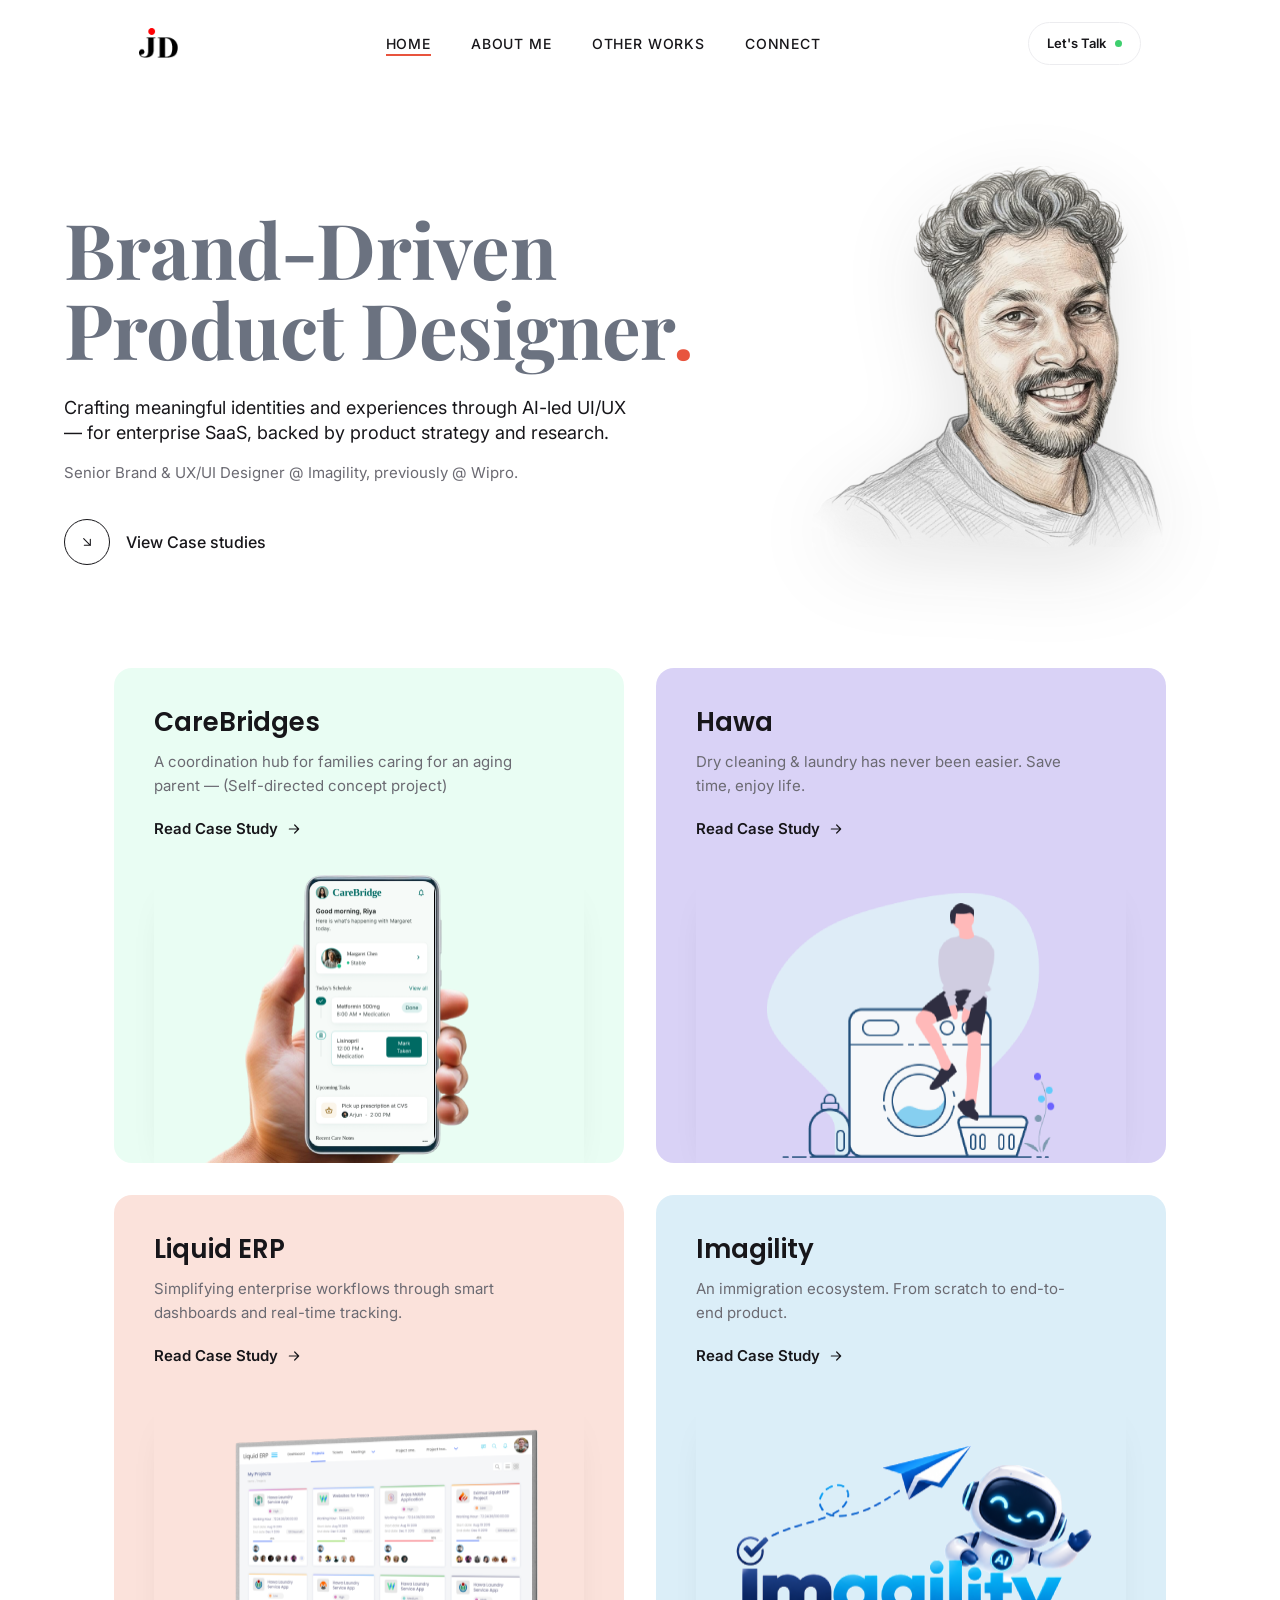
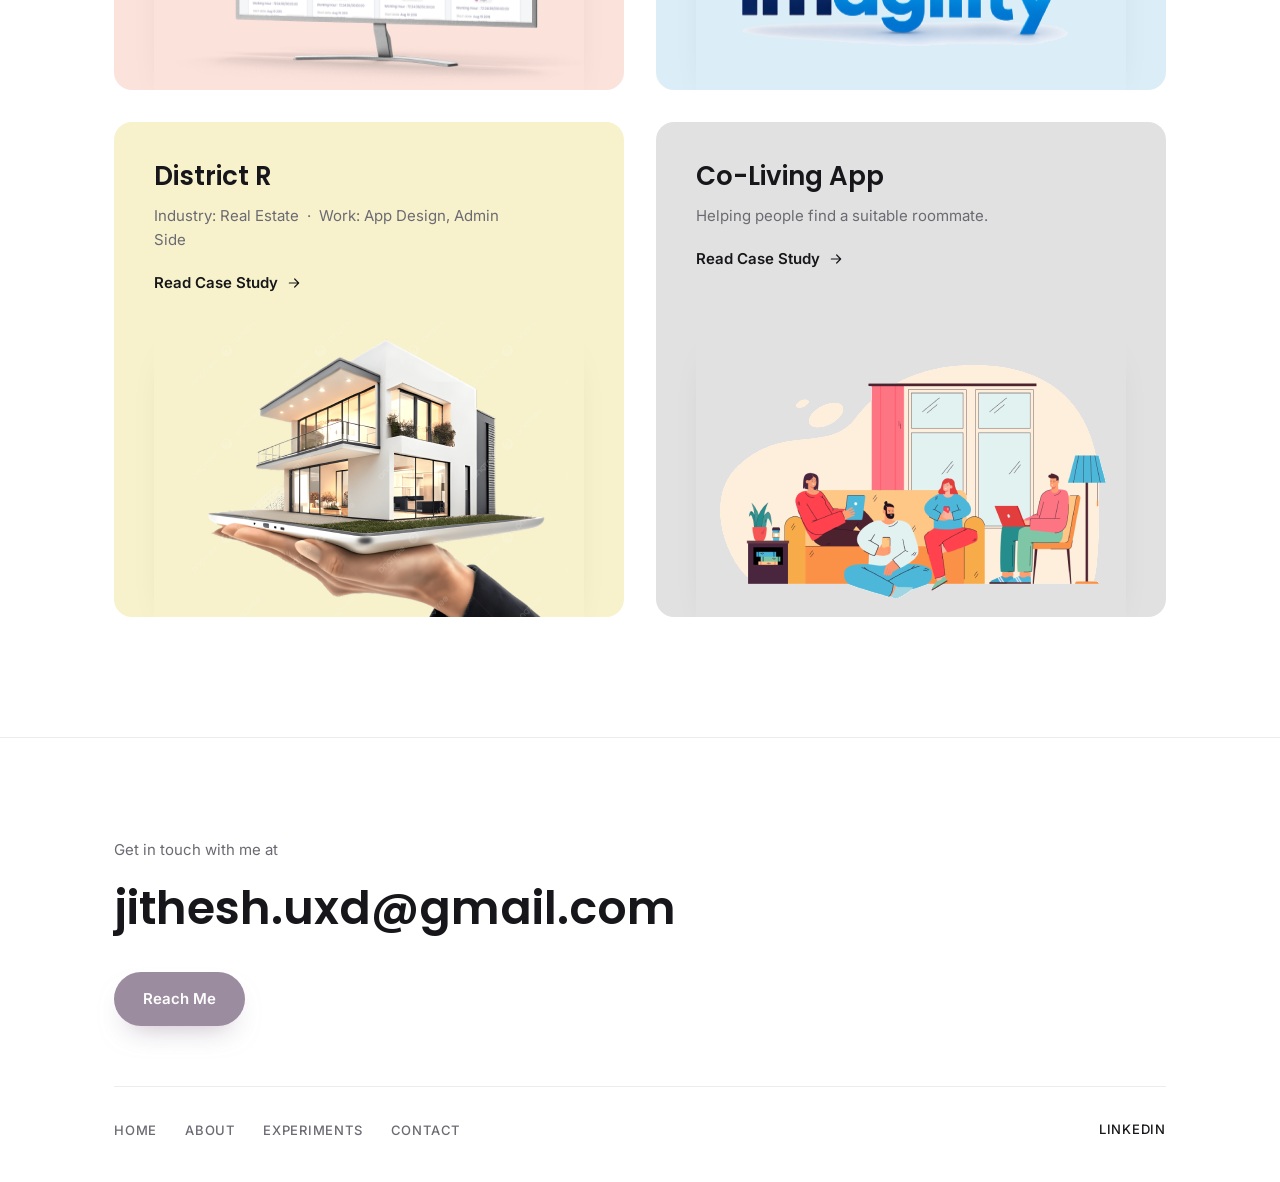
==== commit 1f37eb2b: "Add files via upload" ====
--- a/index.html
+++ b/index.html
@@ -3,7 +3,7 @@
 <head>
 <meta charset="UTF-8">
 <meta name="viewport" content="width=device-width, initial-scale=1.0">
-<title>Jithesh D — Brand-driven Product Designer</title>
+<title>Jithesh TP — Brand-driven Product Designer</title>
 <meta name="description" content="Jithesh D is a brand-driven product designer crafting meaningful identities, systems and experiences. Senior Brand &amp; UX/UI Designer at Imagility.">
 <link rel="stylesheet" href="css/style.css">
 </head>
@@ -21,7 +21,7 @@
         <li><a href="index.html">Home</a></li>
         <li><a href="about.html">About Me</a></li>
         <li><a href="other-projects.html">Other Works</a></li>
-        <li><a href="contact.html">Connect</a></li>
+        <li><a href="index.html#contact">Connect</a></li>
       </ul>
     </nav>
 
@@ -73,7 +73,24 @@
   <section class="work" id="work">
     <div class="container project-grid">
 
-            <article class="project-card card-purple reveal">
+
+
+
+
+            <article class="project-card card-green reveal">
+        <div class="project-card__body">
+          <h3>CareBridges</h3>
+          <p>A coordination hub for families caring for an aging parent — (Self-directed concept project)</p>
+          <a href="carebridge.html" class="link-arrow">Read Case Study
+            <svg width="16" height="16" viewBox="0 0 24 24" fill="none"><path d="M5 12H19M19 12L13 6M19 12L13 18" stroke="currentColor" stroke-width="1.8" stroke-linecap="round" stroke-linejoin="round"/></svg>
+          </a>
+        </div>
+        <a href="carebridge.html" class="project-card__media" aria-hidden="true">
+          <img src="images/CareBridges_thumb.png" alt="" loading="lazy" onerror="this.closest('.project-card__media').classList.add('is-illustration'); this.remove();">
+        </a>
+      </article>
+
+         <article class="project-card card-purple reveal">
         <div class="project-card__body">
           <h3>Hawa</h3>
           <p>Dry cleaning &amp; laundry has never been easier. Save time, enjoy life.</p>
@@ -84,21 +101,6 @@
      
          <a href="hawa.html" class="project-card__media" aria-hidden="true">
           <img src="images/hawa_thumb.png" alt="" loading="lazy" onerror="this.closest('.project-card__media').classList.add('is-illustration'); this.remove();">
-        </a>
-      </article>
-
-
-
-            <article class="project-card card-green reveal">
-        <div class="project-card__body">
-          <h3>CareBridges</h3>
-          <p>AA coordination hub for families caring for an aging parent — built so that no single person has to carry the whole picture in their head.</p>
-          <a href="carebridge.html" class="link-arrow">Read Case Study
-            <svg width="16" height="16" viewBox="0 0 24 24" fill="none"><path d="M5 12H19M19 12L13 6M19 12L13 18" stroke="currentColor" stroke-width="1.8" stroke-linecap="round" stroke-linejoin="round"/></svg>
-          </a>
-        </div>
-        <a href="carebridge.html" class="project-card__media" aria-hidden="true">
-          <img src="images/CareBridges_thumb.png" alt="" loading="lazy" onerror="this.closest('.project-card__media').classList.add('is-illustration'); this.remove();">
         </a>
       </article>
 
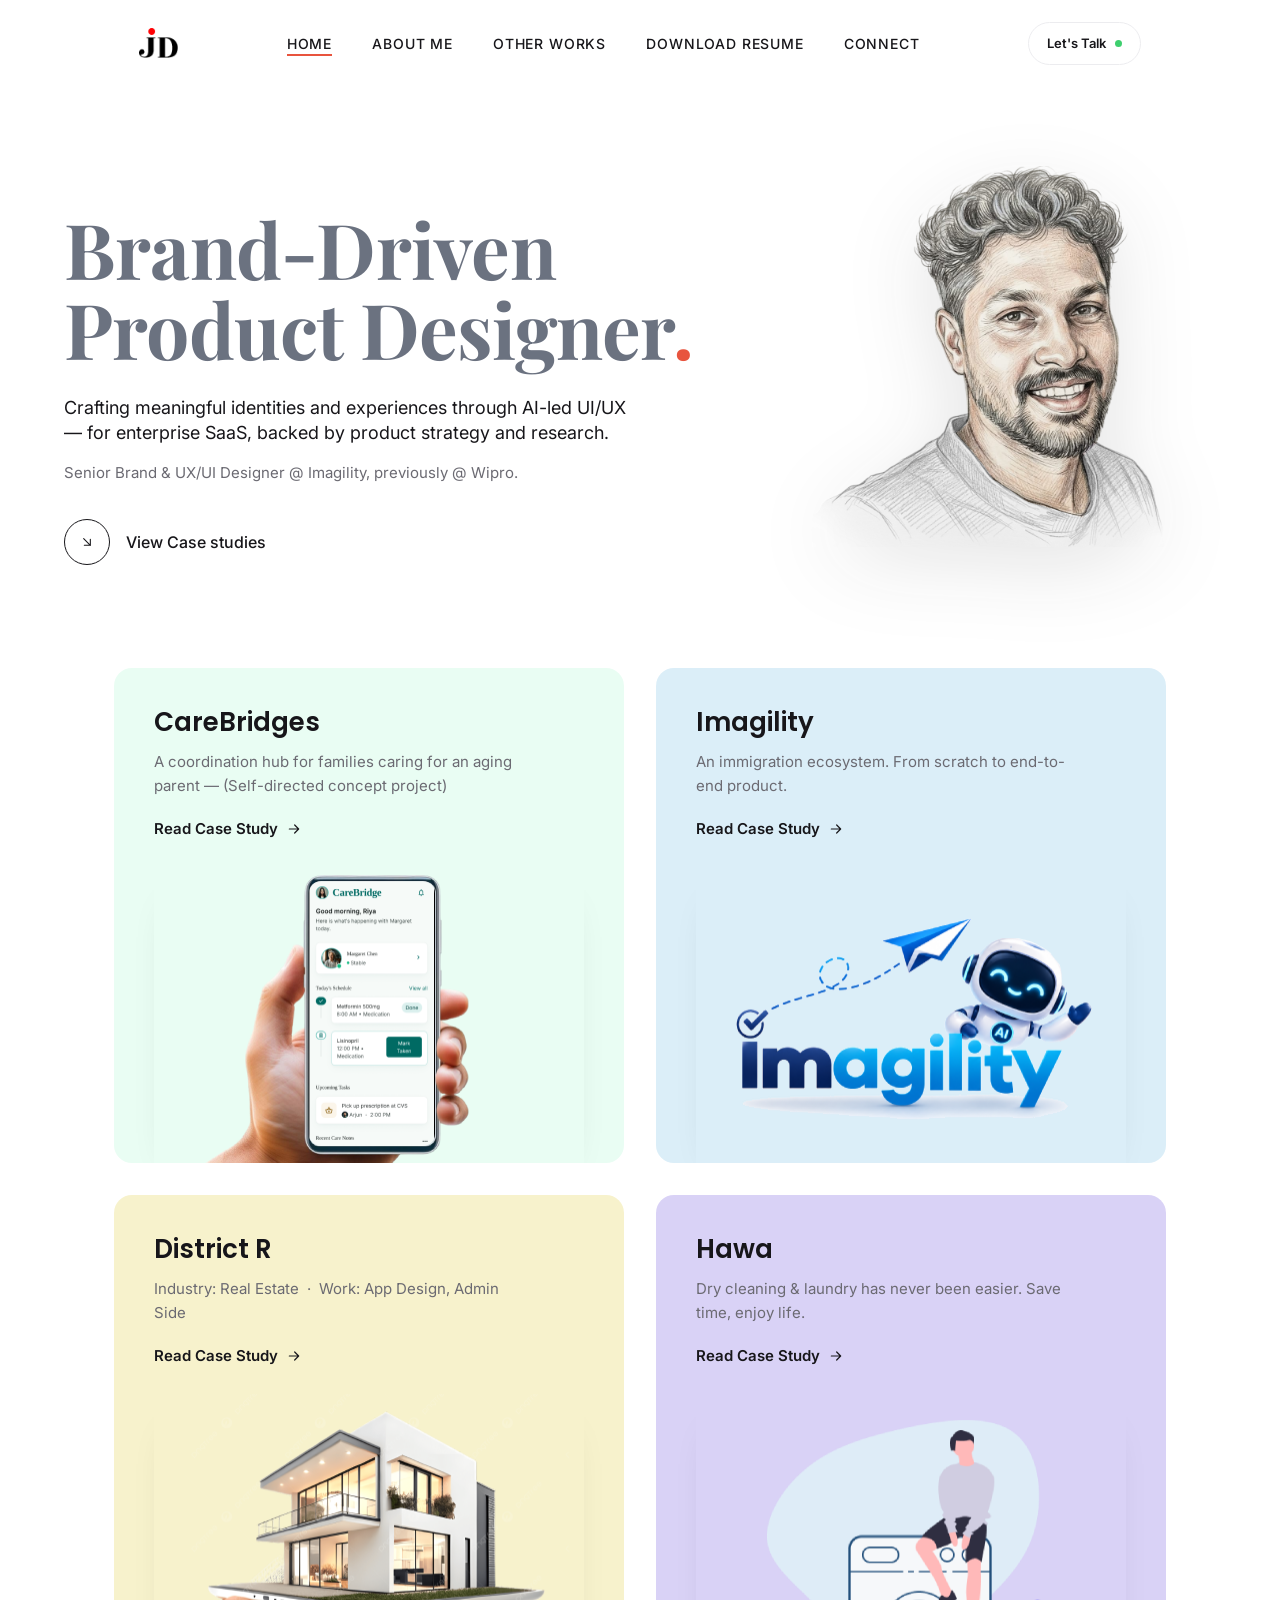
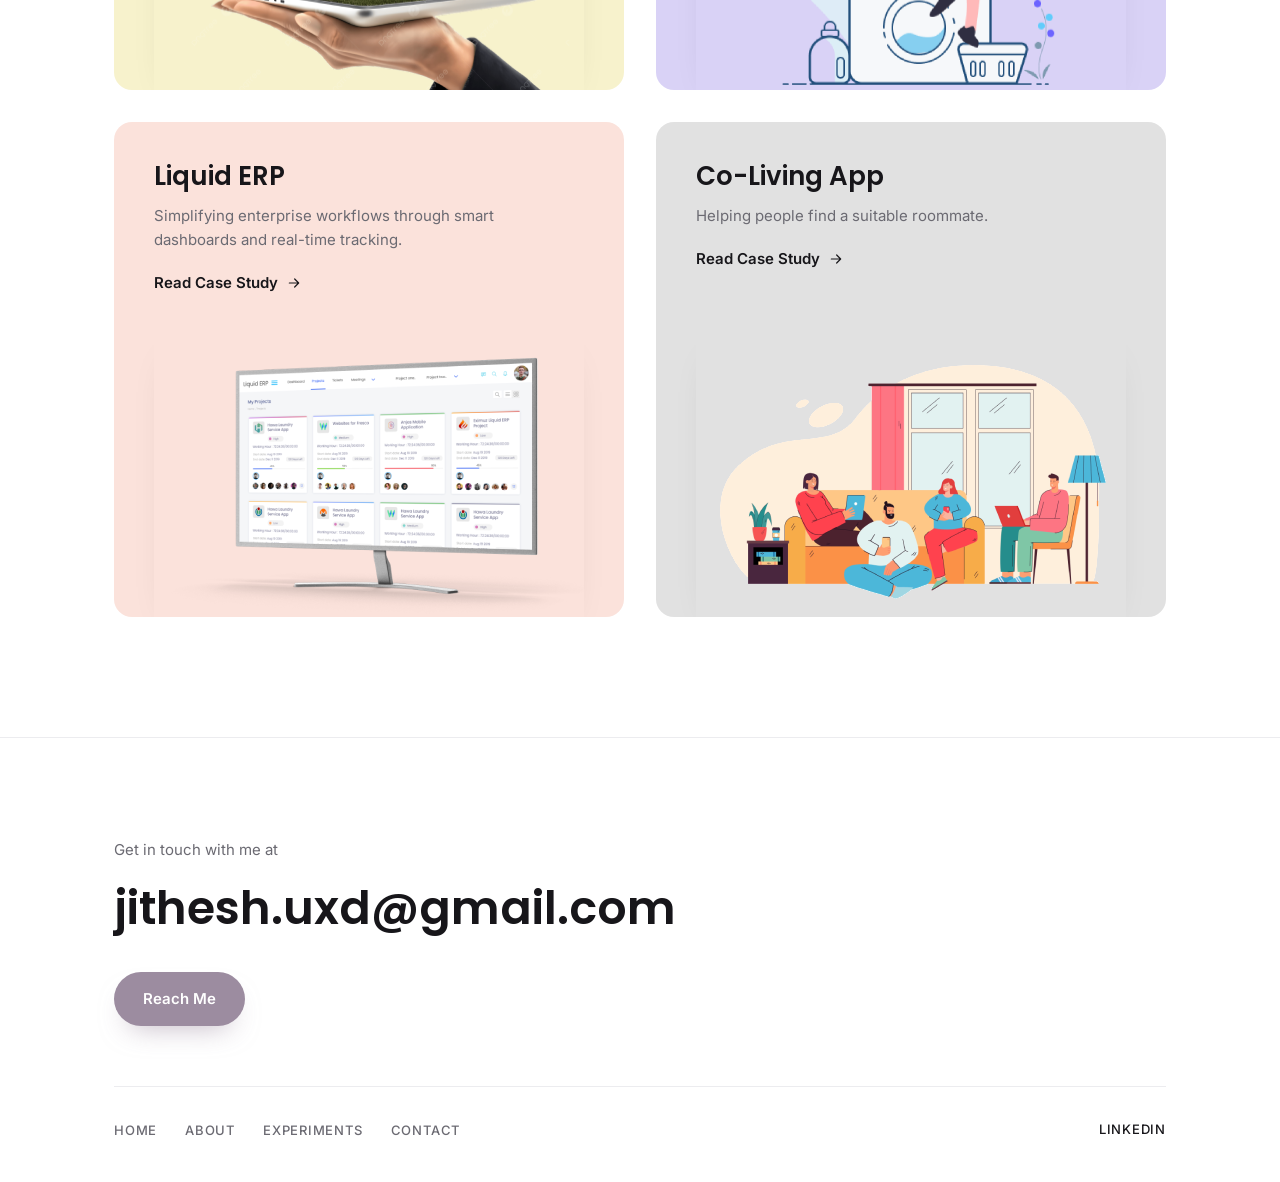
==== commit c9672401: "Add files via upload" ====
--- a/index.html
+++ b/index.html
@@ -21,6 +21,7 @@
         <li><a href="index.html">Home</a></li>
         <li><a href="about.html">About Me</a></li>
         <li><a href="other-projects.html">Other Works</a></li>
+        <li><a href="Jithesh_Senior_Product_Designer_Resume.pdf" target="_blank" rel="noopener noreferrer" download="Jithesh_Senior_Product_Designer_Resume.pdf">Download Resume</a></li>
         <li><a href="index.html#contact">Connect</a></li>
       </ul>
     </nav>
@@ -90,6 +91,33 @@
         </a>
       </article>
 
+
+            <article class="project-card card-blue  reveal">
+        <div class="project-card__body">
+          <h3>Imagility</h3>
+          <p>An immigration ecosystem. From scratch to end-to-end product.</p>
+          <a href="imagility.html" class="link-arrow">Read Case Study
+            <svg width="16" height="16" viewBox="0 0 24 24" fill="none"><path d="M5 12H19M19 12L13 6M19 12L13 18" stroke="currentColor" stroke-width="1.8" stroke-linecap="round" stroke-linejoin="round"/></svg>
+          </a>
+        </div>
+        <a href="imagility.html" class="project-card__media" aria-hidden="true">
+          <img src="images/Imagility_thumb.png" alt="" loading="lazy" onerror="this.closest('.project-card__media').classList.add('is-illustration'); this.remove();">
+        </a>
+      </article>
+
+          <article class="project-card card-yellow reveal">
+        <div class="project-card__body">
+          <h3>District R</h3>
+          <p>Industry: Real Estate &nbsp;·&nbsp; Work: App Design, Admin Side</p>
+          <a href="district-r.html" class="link-arrow">Read Case Study
+            <svg width="16" height="16" viewBox="0 0 24 24" fill="none"><path d="M5 12H19M19 12L13 6M19 12L13 18" stroke="currentColor" stroke-width="1.8" stroke-linecap="round" stroke-linejoin="round"/></svg>
+          </a>
+        </div>
+        <a href="district-r.html" class="project-card__media" aria-hidden="true">
+          <img src="images/Disrictr_thumb.png" alt="" loading="lazy" onerror="this.closest('.project-card__media').classList.add('is-illustration'); this.remove();">
+        </a>
+      </article>
+
          <article class="project-card card-purple reveal">
         <div class="project-card__body">
           <h3>Hawa</h3>
@@ -121,31 +149,9 @@
   
 
 
-      <article class="project-card card-blue  reveal">
-        <div class="project-card__body">
-          <h3>Imagility</h3>
-          <p>An immigration ecosystem. From scratch to end-to-end product.</p>
-          <a href="imagility.html" class="link-arrow">Read Case Study
-            <svg width="16" height="16" viewBox="0 0 24 24" fill="none"><path d="M5 12H19M19 12L13 6M19 12L13 18" stroke="currentColor" stroke-width="1.8" stroke-linecap="round" stroke-linejoin="round"/></svg>
-          </a>
-        </div>
-        <a href="imagility.html" class="project-card__media" aria-hidden="true">
-          <img src="images/Imagility_thumb.png" alt="" loading="lazy" onerror="this.closest('.project-card__media').classList.add('is-illustration'); this.remove();">
-        </a>
-      </article>
-
-      <article class="project-card card-yellow reveal">
-        <div class="project-card__body">
-          <h3>District R</h3>
-          <p>Industry: Real Estate &nbsp;·&nbsp; Work: App Design, Admin Side</p>
-          <a href="district-r.html" class="link-arrow">Read Case Study
-            <svg width="16" height="16" viewBox="0 0 24 24" fill="none"><path d="M5 12H19M19 12L13 6M19 12L13 18" stroke="currentColor" stroke-width="1.8" stroke-linecap="round" stroke-linejoin="round"/></svg>
-          </a>
-        </div>
-        <a href="district-r.html" class="project-card__media" aria-hidden="true">
-          <img src="images/Disrictr_thumb.png" alt="" loading="lazy" onerror="this.closest('.project-card__media').classList.add('is-illustration'); this.remove();">
-        </a>
-      </article>
+
+
+  
 
     
 
